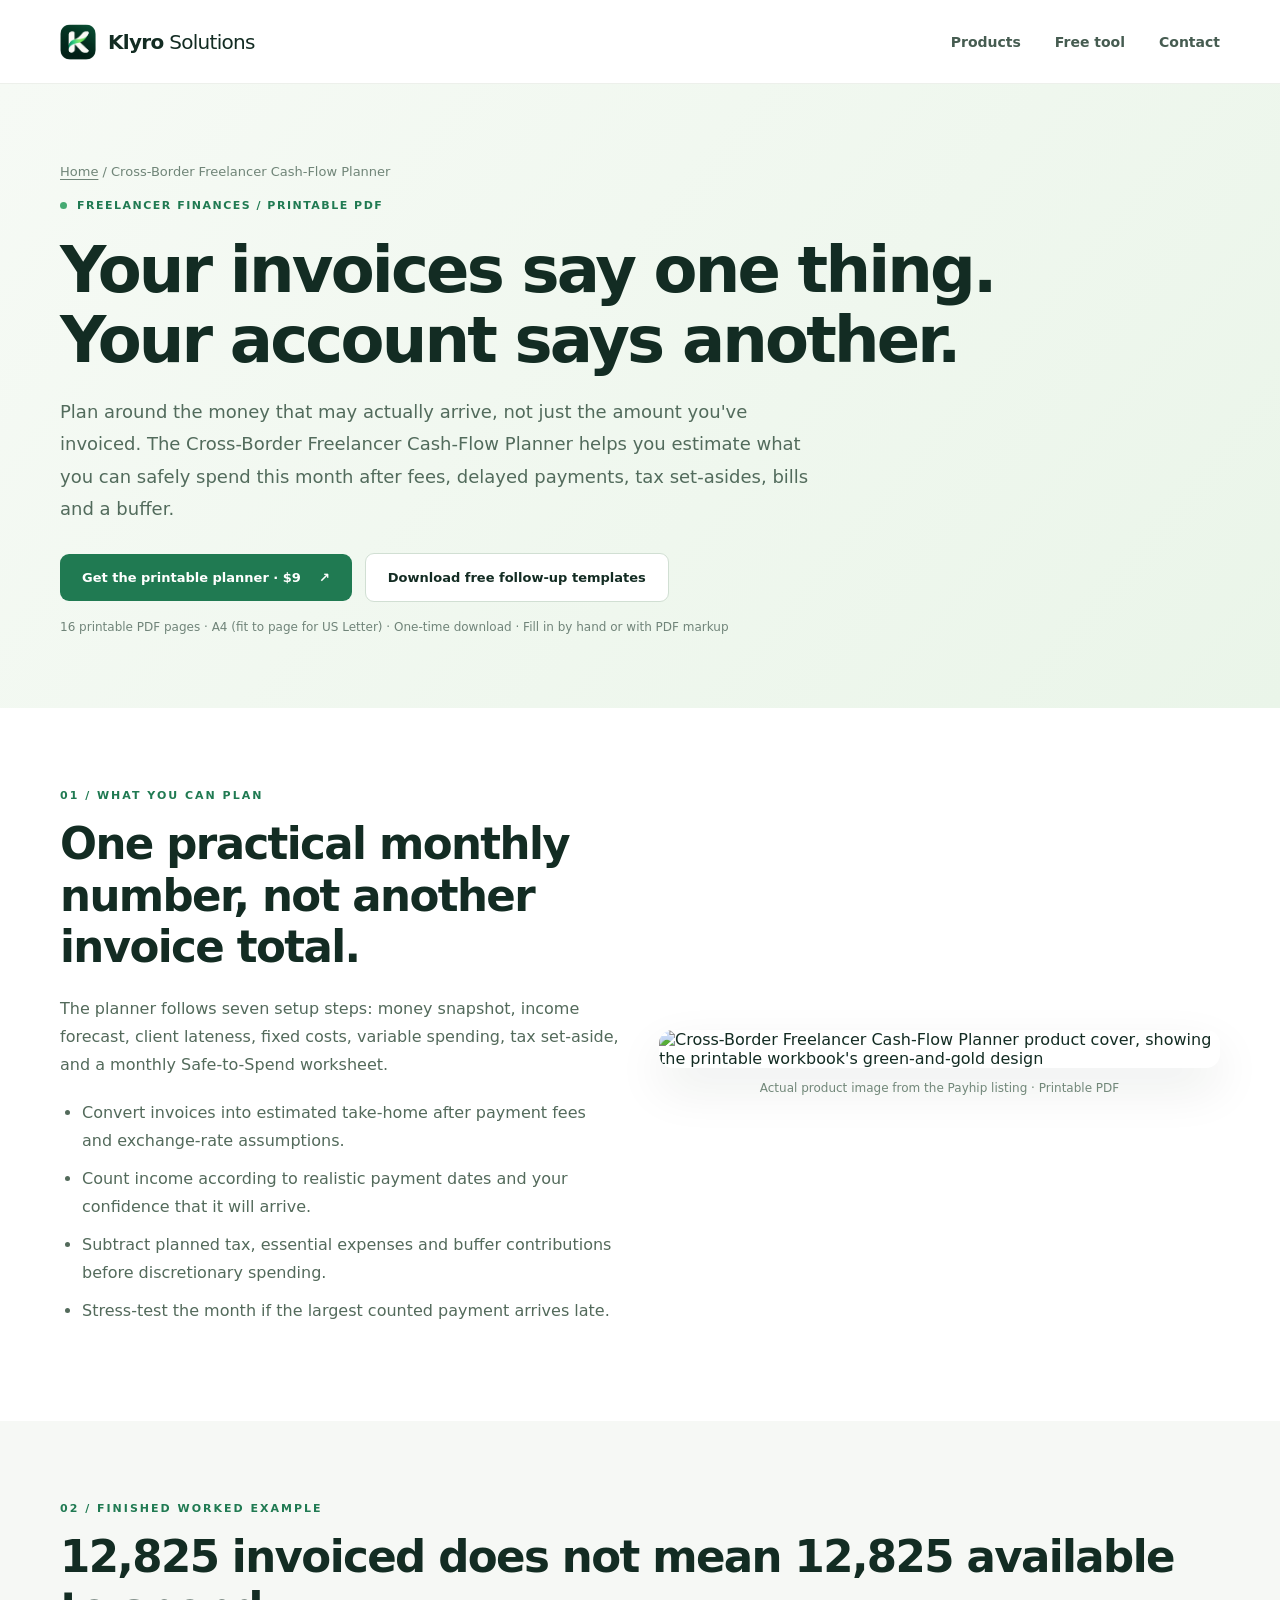
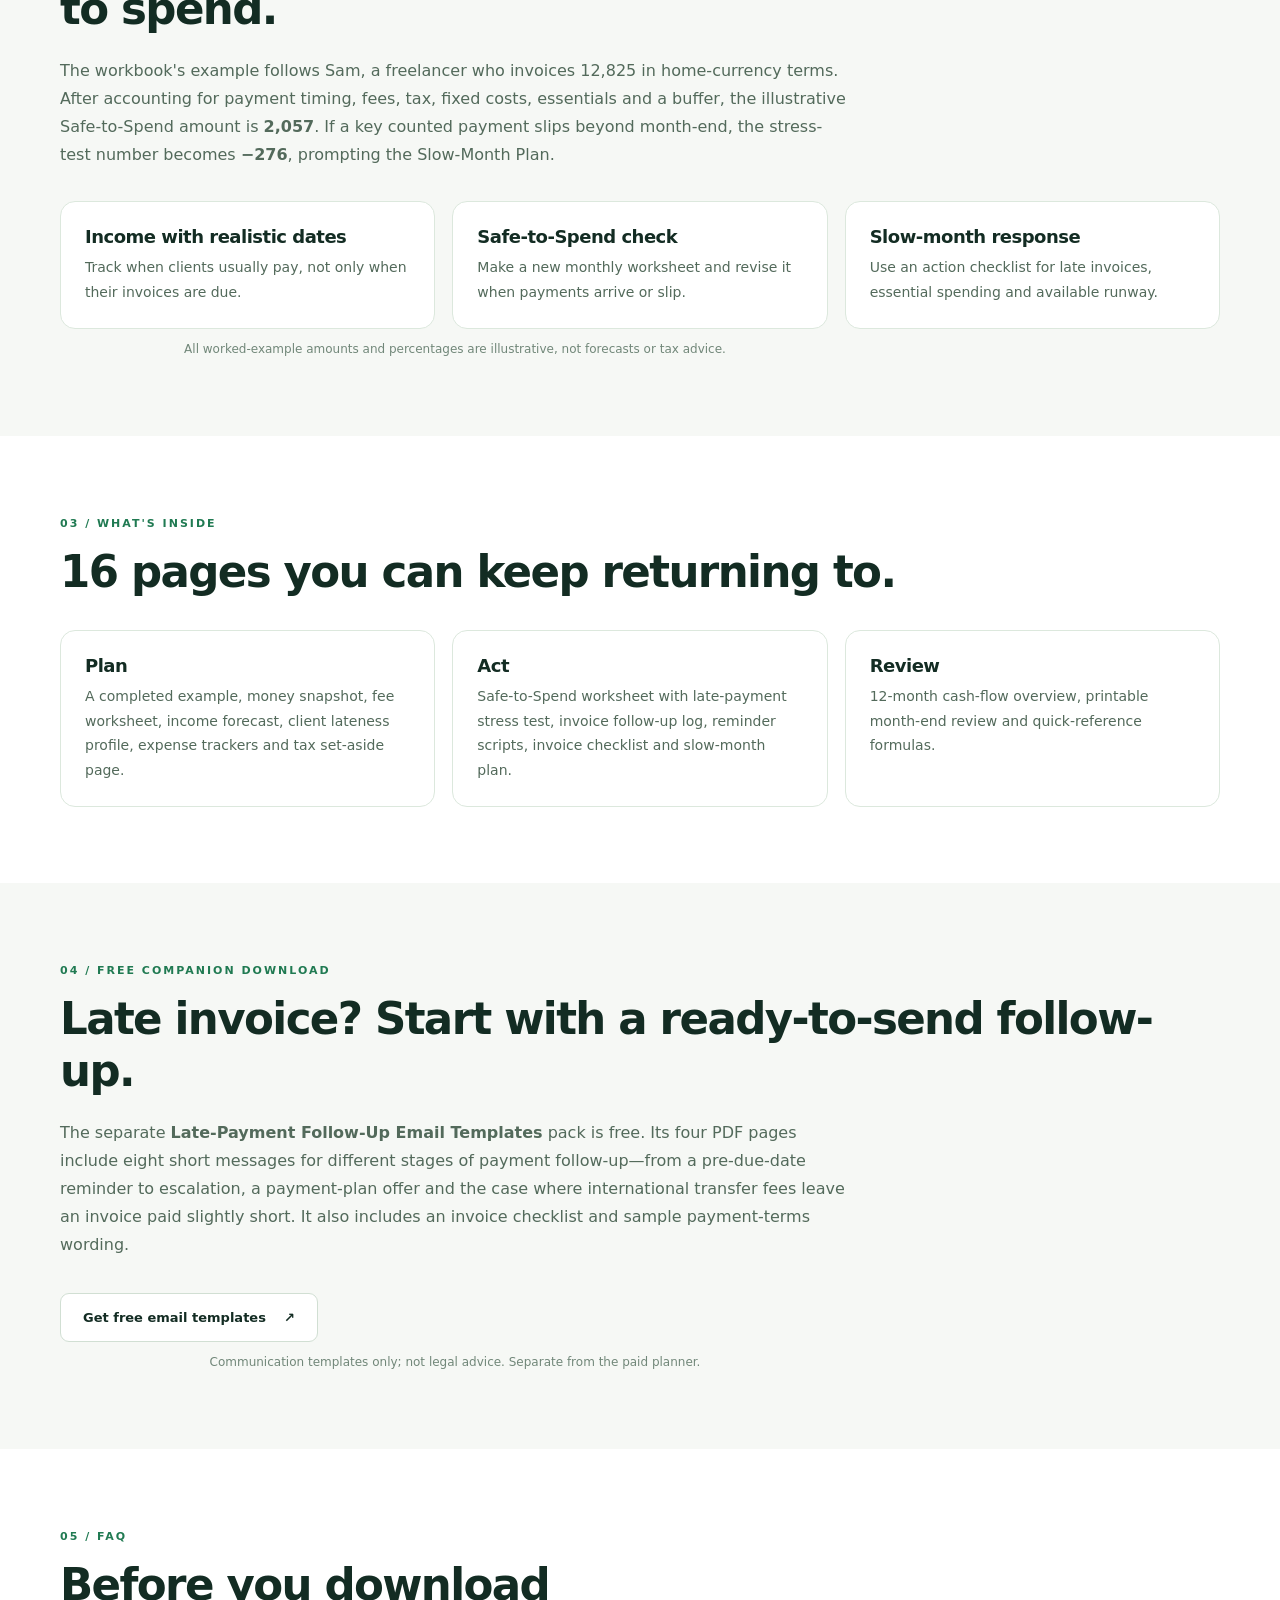
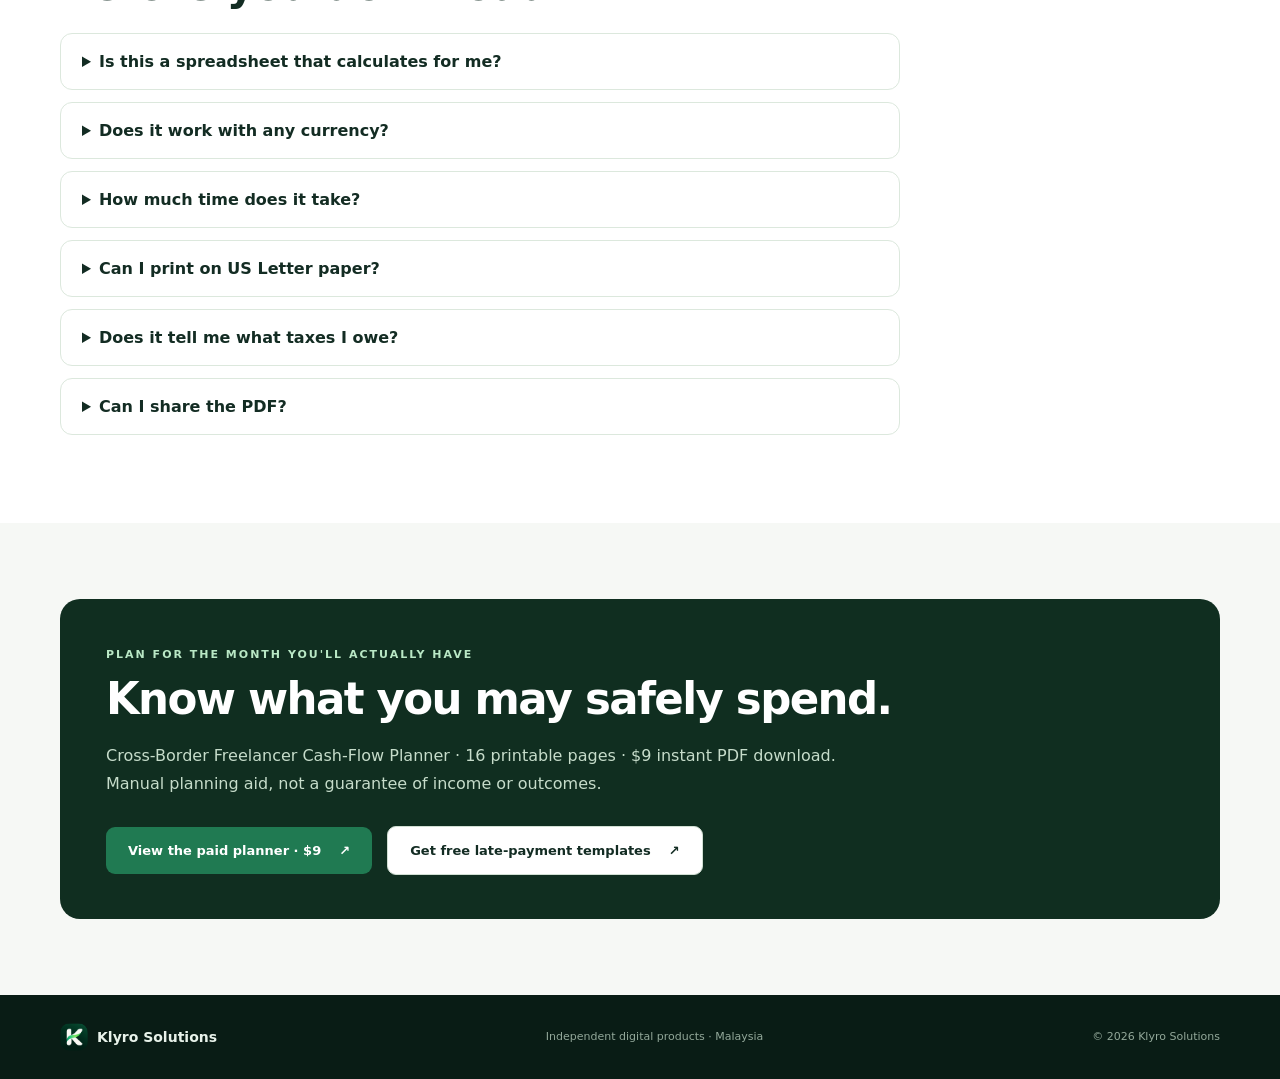
==== cash-flow-planner/index.html @ 64bffee4 "Add Cross-Border Freelancer Cash-Flow Planner details page" ====
<!doctype html>
<html lang="en">
<head>
  <meta charset="utf-8">
  <meta name="viewport" content="width=device-width, initial-scale=1">
  <meta name="theme-color" content="#0b211a">
  <title>Cross-Border Freelancer Cash-Flow Planner | Printable PDF | Klyro Solutions</title>
  <meta name="description" content="A 16-page printable cash-flow workbook for cross-border freelancers. Plan realistic pay dates, fees, tax set-asides, expenses and a monthly Safe-to-Spend amount. $9 PDF download.">
  <link rel="canonical" href="https://klyrosolutionshq.github.io/klyro-solutions/cash-flow-planner/">
  <meta property="og:type" content="website">
  <meta property="og:title" content="Cross-Border Freelancer Cash-Flow Planner | Klyro Solutions">
  <meta property="og:description" content="Your invoices say one thing. Your account says another. Plan around real payment dates and see what may be safe to spend this month with a 16-page printable workbook.">
  <meta property="og:url" content="https://klyrosolutionshq.github.io/klyro-solutions/cash-flow-planner/">
  <link rel="icon" href="../favicon.svg" type="image/svg+xml">
  <link rel="stylesheet" href="../styles.css">
</head>
<body>
  <a class="skip" href="#main">Skip to content</a>
  <header class="header"><div class="shell nav">
    <a class="brand" href="../" aria-label="Klyro Solutions home"><img src="../favicon.svg" width="36" height="36" alt=""><span>Klyro<span class="brand-muted"> Solutions</span></span></a>
    <nav aria-label="Main navigation"><a href="../#products">Products</a><a href="../free-takehome-calculator/">Free tool</a><a href="../#contact">Contact</a></nav>
  </div></header>
  <main id="main">
    <section class="subhero"><div class="shell">
      <div class="breadcrumbs"><a href="../">Home</a> / Cross-Border Freelancer Cash-Flow Planner</div>
      <span class="eyebrow"><span class="dot"></span> FREELANCER FINANCES / PRINTABLE PDF</span>
      <h1>Your invoices say one thing. Your account says another.</h1>
      <p>Plan around the money that may actually arrive, not just the amount you've invoiced. The Cross-Border Freelancer Cash-Flow Planner helps you estimate what you can safely spend this month after fees, delayed payments, tax set-asides, bills and a buffer.</p>
      <div class="actions"><a class="button primary" href="https://payhip.com/b/0MJrE" target="_blank" rel="noopener noreferrer">Get the printable planner · $9 <span aria-hidden="true">↗</span></a><a class="button secondary" href="https://payhip.com/b/2iHs9" target="_blank" rel="noopener noreferrer">Download free follow-up templates</a></div>
      <div class="micro">16 printable PDF pages · A4 (fit to page for US Letter) · One-time download · Fill in by hand or with PDF markup</div>
    </div></section>

    <section class="detail-section"><div class="shell"><div class="detail-grid">
      <div><span class="section-label">01 / WHAT YOU CAN PLAN</span><h2>One practical monthly number, not another invoice total.</h2>
        <p>The planner follows seven setup steps: money snapshot, income forecast, client lateness, fixed costs, variable spending, tax set-aside, and a monthly Safe-to-Spend worksheet.</p>
        <ul class="detail-list">
          <li>Convert invoices into estimated take-home after payment fees and exchange-rate assumptions.</li>
          <li>Count income according to realistic payment dates and your confidence that it will arrive.</li>
          <li>Subtract planned tax, essential expenses and buffer contributions before discretionary spending.</li>
          <li>Stress-test the month if the largest counted payment arrives late.</li>
        </ul>
      </div>
      <div><img class="planner-detail-cover" src="https://pe56d.s3.amazonaws.com/o_1k7ulaftv1vs5ut13fm11doql71a.png" alt="Cross-Border Freelancer Cash-Flow Planner product cover, showing the printable workbook's green-and-gold design" loading="lazy"><p class="detail-img-caption">Actual product image from the Payhip listing · Printable PDF</p></div>
    </div></div></section>

    <section class="detail-section alt"><div class="shell">
      <span class="section-label">02 / FINISHED WORKED EXAMPLE</span>
      <h2>12,825 invoiced does not mean 12,825 available to spend.</h2>
      <p>The workbook's example follows Sam, a freelancer who invoices 12,825 in home-currency terms. After accounting for payment timing, fees, tax, fixed costs, essentials and a buffer, the illustrative Safe-to-Spend amount is <strong>2,057</strong>. If a key counted payment slips beyond month-end, the stress-test number becomes <strong>−276</strong>, prompting the Slow-Month Plan.</p>
      <div class="detail-cards">
        <div class="detail-card"><h3>Income with realistic dates</h3><p>Track when clients usually pay, not only when their invoices are due.</p></div>
        <div class="detail-card"><h3>Safe-to-Spend check</h3><p>Make a new monthly worksheet and revise it when payments arrive or slip.</p></div>
        <div class="detail-card"><h3>Slow-month response</h3><p>Use an action checklist for late invoices, essential spending and available runway.</p></div>
      </div>
      <p class="detail-img-caption">All worked-example amounts and percentages are illustrative, not forecasts or tax advice.</p>
    </div></section>

    <section class="detail-section"><div class="shell"><span class="section-label">03 / WHAT'S INSIDE</span>
      <h2>16 pages you can keep returning to.</h2>
      <div class="detail-cards">
        <div class="detail-card"><h3>Plan</h3><p>A completed example, money snapshot, fee worksheet, income forecast, client lateness profile, expense trackers and tax set-aside page.</p></div>
        <div class="detail-card"><h3>Act</h3><p>Safe-to-Spend worksheet with late-payment stress test, invoice follow-up log, reminder scripts, invoice checklist and slow-month plan.</p></div>
        <div class="detail-card"><h3>Review</h3><p>12-month cash-flow overview, printable month-end review and quick-reference formulas.</p></div>
      </div>
    </div></section>

    <section class="detail-section alt"><div class="shell">
      <span class="section-label">04 / FREE COMPANION DOWNLOAD</span>
      <h2>Late invoice? Start with a ready-to-send follow-up.</h2>
      <p>The separate <strong>Late-Payment Follow-Up Email Templates</strong> pack is free. Its four PDF pages include eight short messages for different stages of payment follow-up—from a pre-due-date reminder to escalation, a payment-plan offer and the case where international transfer fees leave an invoice paid slightly short. It also includes an invoice checklist and sample payment-terms wording.</p>
      <div class="actions"><a class="button secondary" href="https://payhip.com/b/2iHs9" target="_blank" rel="noopener noreferrer">Get free email templates <span aria-hidden="true">↗</span></a></div>
      <p class="detail-img-caption">Communication templates only; not legal advice. Separate from the paid planner.</p>
    </div></section>

    <section class="detail-section"><div class="shell"><span class="section-label">05 / FAQ</span><h2>Before you download</h2>
      <details><summary>Is this a spreadsheet that calculates for me?</summary><p>No. This is a printable 16-page PDF workbook to fill in by hand, or with a tablet's PDF markup app. It does not automatically calculate or connect to bank accounts. For an Excel invoice and fee calculator, see <a class="text-link" href="../takehome-sheet/">TakeHome Sheet</a>.</p></details>
      <details><summary>Does it work with any currency?</summary><p>You record planning totals in your home currency and enter invoice currencies, exchange-rate assumptions and fees yourself. Rates in the example are illustrative.</p></details>
      <details><summary>How much time does it take?</summary><p>The workbook suggests about 30 minutes to complete the initial seven steps, weekly check-ins, and a 10-minute month-end review.</p></details>
      <details><summary>Can I print on US Letter paper?</summary><p>Yes. The pages are designed for A4; select “fit to page” when printing on US Letter.</p></details>
      <details><summary>Does it tell me what taxes I owe?</summary><p>No. You choose and verify the tax set-aside percentage using an accountant or relevant tax-authority guidance. The planner is not financial, legal, tax or accounting advice.</p></details>
      <details><summary>Can I share the PDF?</summary><p>The product is licensed for personal or single-business use, not sharing, redistribution or resale.</p></details>
    </div></section>

    <section class="detail-section alt"><div class="shell"><div class="cta-panel">
      <span class="eyebrow">PLAN FOR THE MONTH YOU'LL ACTUALLY HAVE</span>
      <h2>Know what you may safely spend.</h2>
      <p>Cross-Border Freelancer Cash-Flow Planner · 16 printable pages · $9 instant PDF download. Manual planning aid, not a guarantee of income or outcomes.</p>
      <a class="button primary" href="https://payhip.com/b/0MJrE" target="_blank" rel="noopener noreferrer">View the paid planner · $9 <span aria-hidden="true">↗</span></a>
      <a class="button secondary" href="https://payhip.com/b/2iHs9" target="_blank" rel="noopener noreferrer">Get free late-payment templates <span aria-hidden="true">↗</span></a>
    </div></div></section>
  </main>
  <footer><div class="shell footer-inner"><div class="footer-brand"><img src="../favicon.svg" width="28" height="28" alt=""> Klyro Solutions</div><span>Independent digital products · Malaysia</span><span>© 2026 Klyro Solutions</span></div></footer>
</body>
</html>
---- styles.css ----
:root{--ink:#132c23;--muted:#63756d;--green:#207a52;--lime:#c8f59b;--cream:#f7f9f5;--line:#e1e9e2;--dark:#0b211a}*{box-sizing:border-box}html{scroll-behavior:smooth}body{margin:0;color:var(--ink);background:white;font-family:Inter,ui-sans-serif,system-ui,-apple-system,BlinkMacSystemFont,"Segoe UI",sans-serif;-webkit-font-smoothing:antialiased}a{color:inherit;text-decoration:none}a:focus-visible{outline:3px solid #5bbd7f;outline-offset:4px}.shell{width:min(1160px,calc(100% - 64px));margin:auto}.skip{position:absolute;top:-100px;left:12px;background:white;padding:12px;z-index:20}.skip:focus{top:12px}.header{height:84px;border-bottom:1px solid #edf0eb;background:#fff}.nav,.brand,.nav nav,.actions,.product-actions,.footer-inner,.footer-brand{display:flex;align-items:center}.nav{height:100%;justify-content:space-between}.brand{gap:12px;font-size:20px;font-weight:800;letter-spacing:-.7px}.brand img,.footer-brand img{border-radius:10px}.brand-muted{font-weight:500}.nav nav{gap:34px;font-size:14px;color:#465c51;font-weight:600}.nav nav a:hover{color:var(--green)}.hero{background:linear-gradient(120deg,#f7faf5 0%,#f1f7ef 100%);overflow:hidden}.hero-grid{min-height:610px;display:grid;grid-template-columns:1.12fr 1fr;align-items:center;gap:35px}.hero-copy{padding:75px 0}.eyebrow,.section-label,.product-kicker{font-size:11px;letter-spacing:2px;font-weight:800;color:var(--green)}.eyebrow{display:inline-flex;align-items:center;gap:10px}.dot,.status-dot{height:7px;width:7px;border-radius:50%;background:#45aa72;display:inline-block}.hero h1{font-size:clamp(52px,6.1vw,88px);letter-spacing:-5px;line-height:1.06;margin:27px 0 26px;font-weight:800}.hero h1 em{font-style:normal;color:var(--green)}.lead{max-width:545px;font-size:18px;line-height:1.85;color:#54695d;margin:0}.actions{gap:13px;margin-top:34px;flex-wrap:wrap}.button{display:inline-flex;align-items:center;justify-content:center;gap:18px;padding:16px 22px;border-radius:9px;font-size:13px;font-weight:750;transition:transform .2s,background .2s}.button:hover{transform:translateY(-2px)}.primary{background:var(--green);color:#fff}.primary:hover{background:#125e3c}.secondary{border:1px solid #d1dfd3;background:white}.micro{margin-top:44px;color:#708479;font-size:12px}.micro-mark{color:#4d9d70;font-size:18px;margin-right:7px}.hero-art{position:relative;height:450px;min-width:0;display:grid;place-items:center}.art-grid{position:absolute;inset:20px;background-image:linear-gradient(#d9e9d8 1px,transparent 1px),linear-gradient(90deg,#d9e9d8 1px,transparent 1px);background-size:34px 34px;mask-image:radial-gradient(ellipse,black,transparent 75%)}.art-orbit{position:absolute;border:1px solid #a4d4b3;border-radius:50%;width:355px;height:355px}.orbit-two{width:270px;height:270px}.art-logo{width:165px;height:165px;border-radius:35px;display:grid;place-items:center;background:#fff;box-shadow:0 35px 90px #28784b27;transform:rotate(-8deg);z-index:2}.art-logo img{width:125px;height:125px}.art-card{position:absolute;z-index:3;display:flex;gap:12px;align-items:center;background:white;border:1px solid #e5eee5;padding:14px 19px;border-radius:13px;box-shadow:0 18px 50px #2e6e4420}.art-card strong,.art-card small{display:block}.art-card strong{font-size:12px}.art-card small{color:#82938a;font-size:10px;margin-top:5px}.art-card-top{top:42px;right:0}.art-card-bottom{bottom:50px;left:0}.card-icon{display:grid;place-items:center;background:#e0f7e8;color:#1f8d50;border-radius:50%;width:34px;height:34px;font-weight:800}.card-icon.square{border-radius:8px}.section{padding:115px 0}.about-grid{display:grid;grid-template-columns:1fr 1fr;gap:100px}.section h2{font-size:clamp(34px,4vw,53px);letter-spacing:-2.4px;line-height:1.14;margin:21px 0 0}.about-text{padding-top:22px;color:#5d7065;font-size:16px;line-height:1.95}.about-text p{margin:0 0 18px}.products{background:#f6f8f5}.section-top{display:flex;justify-content:space-between;align-items:end;margin-bottom:42px}.section-top p{font-size:13px;color:#829086}.product-card{background:white;border:1px solid #e3ebe4;border-radius:20px;overflow:hidden;display:grid;grid-template-columns:1fr .95fr}.product-copy{padding:55px 55px 60px}.product-kicker{letter-spacing:1.6px;font-size:10px}.kicker-divider{padding:0 10px;color:#a0b4a4}.product-copy h3{font-size:clamp(43px,4.5vw,64px);line-height:1.04;letter-spacing:-3px;margin:25px 0}.period{color:#2c9c63}.product-copy>p{color:#607367;line-height:1.8;font-size:15px;max-width:470px}.features{padding:0;list-style:none;margin:28px 0}.features li{position:relative;padding:0 0 12px 27px;font-size:13px;font-weight:600}.features li:before{content:'✓';position:absolute;left:0;color:#2e9b60}.product-copy .disclaimer{font-size:12px;color:#7c8a80;line-height:1.65;border-left:2px solid #dbe8db;padding-left:13px}.product-actions{gap:25px;flex-wrap:wrap;margin-top:28px}.price{font-size:23px;font-weight:800}.price small{display:block;font-size:11px;color:#819187;font-weight:500}.product-visual{min-height:560px;background:radial-gradient(circle at 60% 30%,#428b61,#17482f 65%,#0b2c1e);display:grid;place-items:center;padding:40px}.preview{background:#fff;width:100%;max-width:405px;border-radius:12px;overflow:hidden;box-shadow:0 35px 70px #001c134a;transform:rotate(-3deg)}.preview-top{background:#102a1e;padding:15px;display:flex;justify-content:space-between;align-items:center;color:#c5dfcd;font-size:9px;letter-spacing:1px}.window-dots{display:flex;gap:5px}.window-dots i{width:7px;height:7px;border-radius:50%;background:#739a80}.preview-inner{padding:27px}.preview-heading{display:flex;justify-content:space-between;align-items:center;font-size:20px;font-weight:800;margin-bottom:22px}.preview-pill{font-size:9px;color:#318052;background:#e8f5ec;padding:7px 10px;border-radius:30px}.preview-row{display:flex;gap:12px;align-items:center;border-top:1px solid #edf2ed;padding:16px 0}.check{width:24px;height:24px;border-radius:6px;display:grid;place-items:center;font-size:12px;font-weight:800}.good{background:#e2f5e8;color:#269553}.warn{background:#fff1d9;color:#b37a18}.bar{height:7px;border-radius:9px;background:#dbe5dc}.long{width:38%}.medium{width:29%}.short{width:23%}.tiny-tag{margin-left:auto;background:#eef7f0;color:#41825a;border-radius:5px;padding:6px;font-size:9px;white-space:nowrap}.tiny-tag.warning{background:#fff4e0;color:#ac7928}.preview-bottom{border-top:1px solid #edf2ed;display:flex;justify-content:space-between;padding-top:18px;font-size:9px;color:#889a8d}.preview-bottom span:last-child{color:#287e51;font-weight:800}.contact{background:var(--dark);color:white}.contact-grid{display:grid;grid-template-columns:1fr 1fr;align-items:end;gap:30px}.light-label{color:#a3e8b8}.contact h2{font-size:clamp(38px,4.6vw,65px)}.contact p{color:#aac0b1;line-height:1.8;max-width:450px}.contact-link{font-size:clamp(16px,2vw,25px);font-weight:700;border-bottom:1px solid #4b6857;padding-bottom:17px;display:flex;justify-content:space-between;gap:12px;overflow-wrap:anywhere}.contact-link:hover{color:var(--lime)}footer{background:#091c15;color:#93a89a;padding:28px 0}.footer-inner{justify-content:space-between;gap:15px;font-size:11px}.footer-brand{gap:9px;color:#e8f2ea;font-size:14px;font-weight:700}@media(max-width:850px){.hero-grid,.about-grid,.contact-grid{grid-template-columns:1fr}.hero-grid{gap:0}.hero-copy{padding:75px 0 15px}.hero-art{height:370px}.about-grid{gap:20px}.product-card{grid-template-columns:1fr}.product-visual{min-height:430px}.contact-link{max-width:500px}.footer-inner{flex-wrap:wrap}.hero h1{letter-spacing:-3px}}@media(max-width:580px){.shell{width:min(100% - 36px,1160px)}.header{height:72px}.brand{font-size:16px}.nav nav{gap:13px;font-size:12px}.nav nav a:first-child{display:none}.hero h1{font-size:51px;letter-spacing:-2.8px}.lead{font-size:16px}.hero-art{height:315px}.art-orbit{width:260px;height:260px}.orbit-two{width:200px;height:200px}.art-logo{width:120px;height:120px;border-radius:26px}.art-logo img{width:90px;height:90px}.art-card{padding:9px}.art-card-top{top:12px}.art-card-bottom{bottom:18px}.art-card small{font-size:9px}.section{padding:78px 0}.section h2{letter-spacing:-1.6px}.section-top p{display:none}.product-copy{padding:34px 25px}.product-visual{padding:20px;min-height:350px}.preview-inner{padding:20px}.footer-inner{align-items:flex-start;flex-direction:column}.contact-link{font-size:16px}}@media(prefers-reduced-motion:reduce){html{scroll-behavior:auto}.button{transition:none}}

/* TakeHome Sheet product card */
.product-extra{margin-top:22px;display:flex;align-items:center;justify-content:space-between;gap:35px;padding:38px 44px;background:#fff;border:1px solid #e3ebe4;border-radius:20px}
.extra-product-copy{max-width:680px}.extra-product-copy h3{font-size:clamp(27px,3vw,38px);letter-spacing:-1.5px;line-height:1.2;margin:17px 0 12px}.extra-product-copy p{font-size:14px;color:#607367;line-height:1.75;margin:0}.extra-product-action{flex-shrink:0}
@media(max-width:850px){.product-extra{align-items:flex-start;flex-direction:column;gap:25px}}
@media(max-width:580px){.product-extra{padding:30px 25px}.extra-product-copy h3{font-size:28px}.extra-product-action,.extra-product-action .button{width:100%}}

.extra-product-subtitle{font-size:15px!important;font-weight:750;color:#294c39!important;line-height:1.5!important;margin:0 0 12px!important}
.extra-features{list-style:none;margin:18px 0;padding:0;display:grid;gap:9px}
.extra-features li{font-size:13px;color:#425c4d;line-height:1.55;padding-left:24px;position:relative}
.extra-features li:before{content:'✓';position:absolute;left:0;color:#2e9b60;font-weight:800}
.extra-product-copy .extra-disclaimer{font-size:11px;color:#78897e;line-height:1.65;margin-top:15px}
.extra-product-action{display:flex;flex-direction:column;align-items:flex-start;gap:12px}
.extra-price{font-size:23px;font-weight:800;line-height:1.1}
.extra-price small{display:block;font-size:11px;color:#819187;font-weight:500;margin-top:3px}
@media(max-width:580px){.extra-product-action{width:100%}}

/* TakeHome Sheet: balanced two-column product presentation with an actual workbook preview. */
.product-extra{display:grid;grid-template-columns:1fr .95fr;align-items:stretch;gap:0;padding:0;overflow:hidden}
.extra-product-copy{max-width:none;padding:48px 48px 52px}
.extra-product-action{margin-top:24px;flex-direction:row;align-items:center;flex-wrap:wrap;gap:24px}
.takehome-product-visual{background:radial-gradient(circle at 55% 25%,#316a4c,#0e3024 70%);display:flex;flex-direction:column;justify-content:center;align-items:center;gap:14px;padding:30px;min-width:0;min-height:510px}
.takehome-product-visual img{display:block;width:100%;height:auto;max-width:650px;border-radius:12px;box-shadow:0 25px 60px rgba(0,22,12,.25)}
.takehome-product-visual p{color:#c9e4d3;font-size:11px;letter-spacing:.2px;text-align:center;margin:0}
@media(max-width:850px){.product-extra{grid-template-columns:1fr}.extra-product-copy{padding:40px 34px}.takehome-product-visual{min-height:360px;padding:28px}}
@media(max-width:580px){.extra-product-copy{padding:32px 25px}.extra-product-action{flex-direction:column;align-items:flex-start;gap:12px}.takehome-product-visual{min-height:240px;padding:20px}.takehome-product-visual p{font-size:10px}}

/* Product-page additions (November 2026). Original homepage design retained. */
.actual-preview{width:100%;max-width:600px;margin:0}.actual-preview img{width:100%;height:auto;display:block;border-radius:12px;box-shadow:0 22px 58px #001c134a}.actual-preview figcaption{color:#d6eddb;text-align:center;font-size:11px;margin-top:13px;line-height:1.5}
.product-more{margin:18px 0 0!important;font-size:13px!important;line-height:1.6!important}.product-more a,.below-product-note a,.text-link{color:var(--green);font-weight:700;text-decoration:underline;text-underline-offset:4px}.product-more a:hover,.below-product-note a:hover,.text-link:hover{color:#135e3b}
.below-product-note{text-align:right;color:#65796c;font-size:13px;margin:18px 5px 0}.free-download{margin-top:22px;padding:19px 20px;background:#eff7f0;border:1px solid #d6e8d9;border-radius:13px}.free-download strong{font-size:14px;color:var(--ink)}.free-download p{font-size:13px;line-height:1.65;margin:6px 0 15px;color:#506d59}.free-download .button{padding:12px 16px}.free-download .text-link{font-size:12px;display:block;margin-top:14px}
.subhero{background:linear-gradient(130deg,#f6faf5 0%,#eaf5e9 100%);padding:80px 0 74px}.subhero h1{font-size:clamp(39px,5vw,66px);letter-spacing:-2.8px;line-height:1.1;margin:22px 0 20px;max-width:950px}.subhero p{font-size:18px;line-height:1.8;color:#526b5c;max-width:760px}.subhero .eyebrow{letter-spacing:1.5px}.subhero .actions{margin-top:28px}.subhero .micro{margin-top:18px}.subhero strong{color:var(--ink)}
.detail-section{padding:76px 0}.detail-section.alt{background:#f6f8f5}.detail-section h2{font-size:clamp(30px,3.4vw,44px);line-height:1.18;letter-spacing:-1.6px;margin:16px 0 22px}.detail-section p,.detail-section li{line-height:1.75;color:#536a5b}.detail-section p{max-width:790px}.detail-section h3{font-size:22px;letter-spacing:-.5px;margin:20px 0 10px}.detail-grid{display:grid;grid-template-columns:1fr 1fr;gap:38px;align-items:center}.detail-grid>div{min-width:0}.detail-grid img{width:100%;height:auto;display:block;border-radius:14px;box-shadow:0 20px 50px #0b211a15}.detail-img-caption{font-size:12px!important;text-align:center;margin:10px 0 0;color:#718779!important}.detail-cards{display:grid;grid-template-columns:repeat(3,1fr);gap:17px;margin-top:32px}.detail-card{padding:24px;border:1px solid #dce8dd;border-radius:15px;background:white}.detail-card h3{font-size:18px;margin:0 0 8px}.detail-card p{font-size:14px;margin:0}.detail-list{padding-left:22px;margin:20px 0}.detail-list li{margin:0 0 10px}.detail-section details{background:#fff;border:1px solid #dce8dd;border-radius:12px;padding:18px 21px;margin:12px 0;max-width:840px}.detail-section summary{font-weight:750;cursor:pointer}.detail-section details p{font-size:14px;margin:10px 0 0}.cta-panel{background:#102e20;color:#fff;border-radius:20px;padding:44px 46px}.cta-panel h2{color:white;margin:12px 0}.cta-panel p{color:#c6dcca}.cta-panel .secondary{color:var(--ink)}.cta-panel .button{margin:12px 10px 0 0}.overline{font-size:11px;font-weight:800;letter-spacing:1.6px;text-transform:uppercase;color:#29875b}.article-copy{max-width:795px;margin:auto}.article-copy p,.article-copy li{font-size:16px}.article-copy h2{margin-top:45px}.article-copy a:not(.button){text-decoration:underline;text-underline-offset:3px;color:#177e4d}.code-sample{white-space:pre-wrap;overflow-wrap:anywhere;background:#eaf2eb;border:1px solid #dce8dd;color:#274e36;padding:18px 20px;border-radius:10px;line-height:1.8;font-size:13px}.notice{border-left:3px solid #54ab79;background:#f1f8f2;padding:16px 20px;margin:24px 0}.notice p{margin:0;font-size:14px}.article-copy .section-label{display:block;margin:20px 0}.breadcrumbs{font-size:13px;color:#708578;margin-bottom:15px}.breadcrumbs a{text-decoration:underline;text-underline-offset:3px}.detail-table{border-collapse:collapse;width:100%;margin:25px 0;font-size:14px}.detail-table th,.detail-table td{text-align:left;border-bottom:1px solid #dce8dd;padding:12px 14px 12px 0;vertical-align:top;line-height:1.6}.detail-table th{color:#244b34}.cta-panel .eyebrow{color:#b9e8c5}
@media(max-width:850px){.detail-grid,.detail-cards{grid-template-columns:1fr}.subhero{padding:60px 0}.detail-section{padding:58px 0}.cta-panel{padding:30px}.detail-grid{gap:24px}}
@media(max-width:580px){.subhero h1{font-size:41px;letter-spacing:-1.8px}.subhero p{font-size:16px}.below-product-note{text-align:left}.free-download .button{width:100%}.cta-panel .button{width:100%;margin:10px 0 0}}
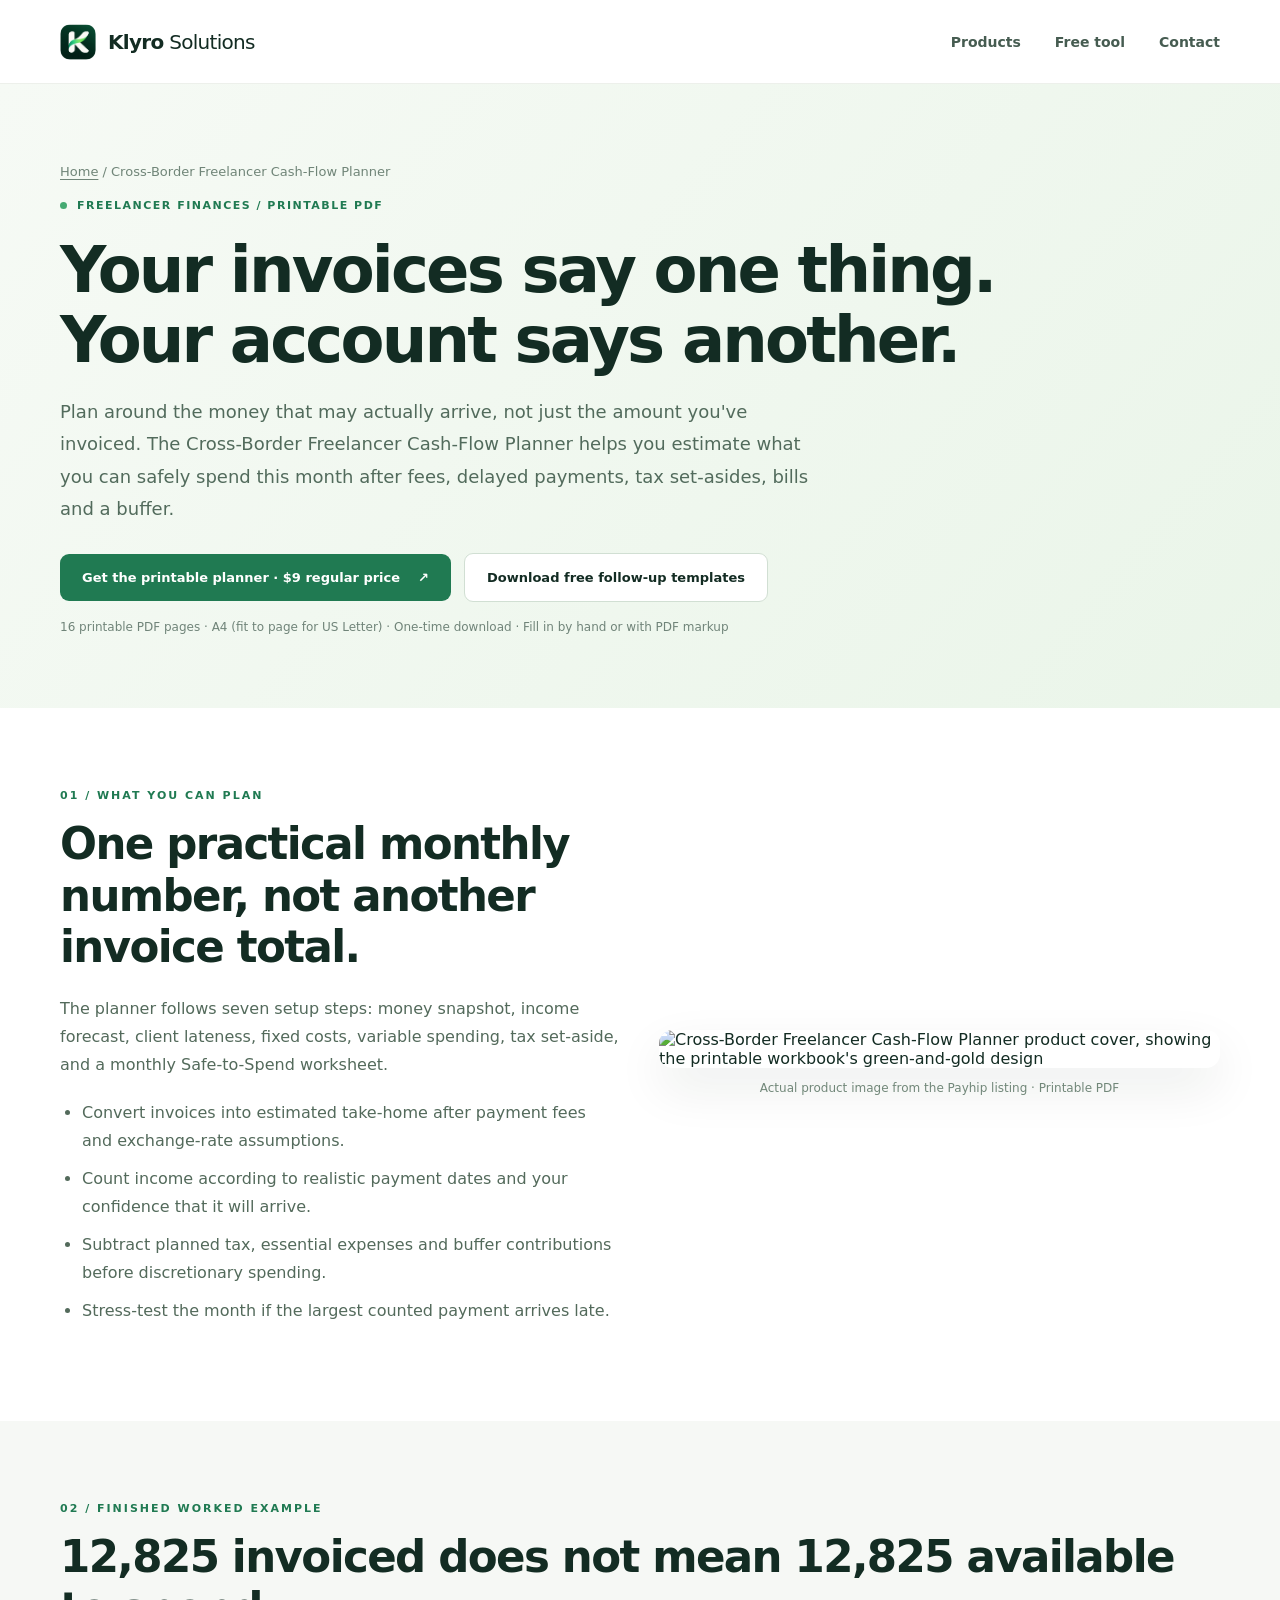
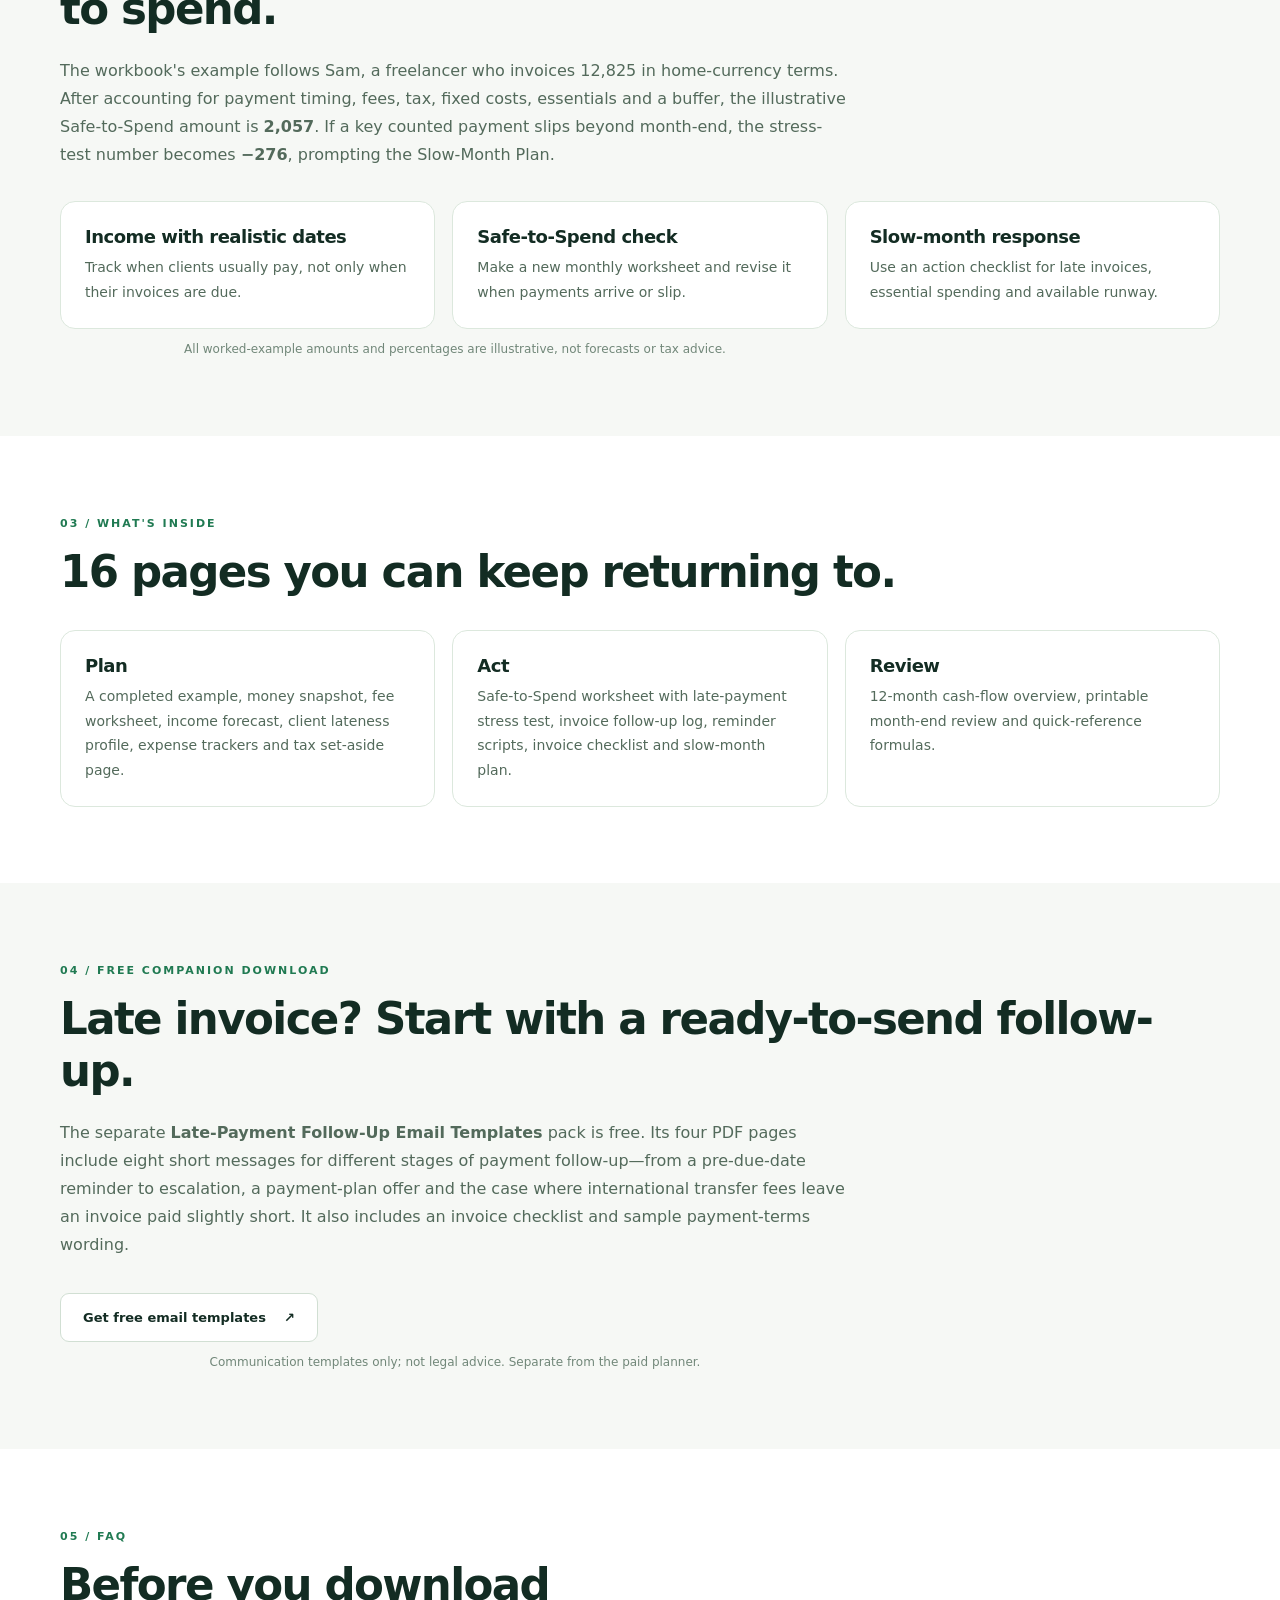
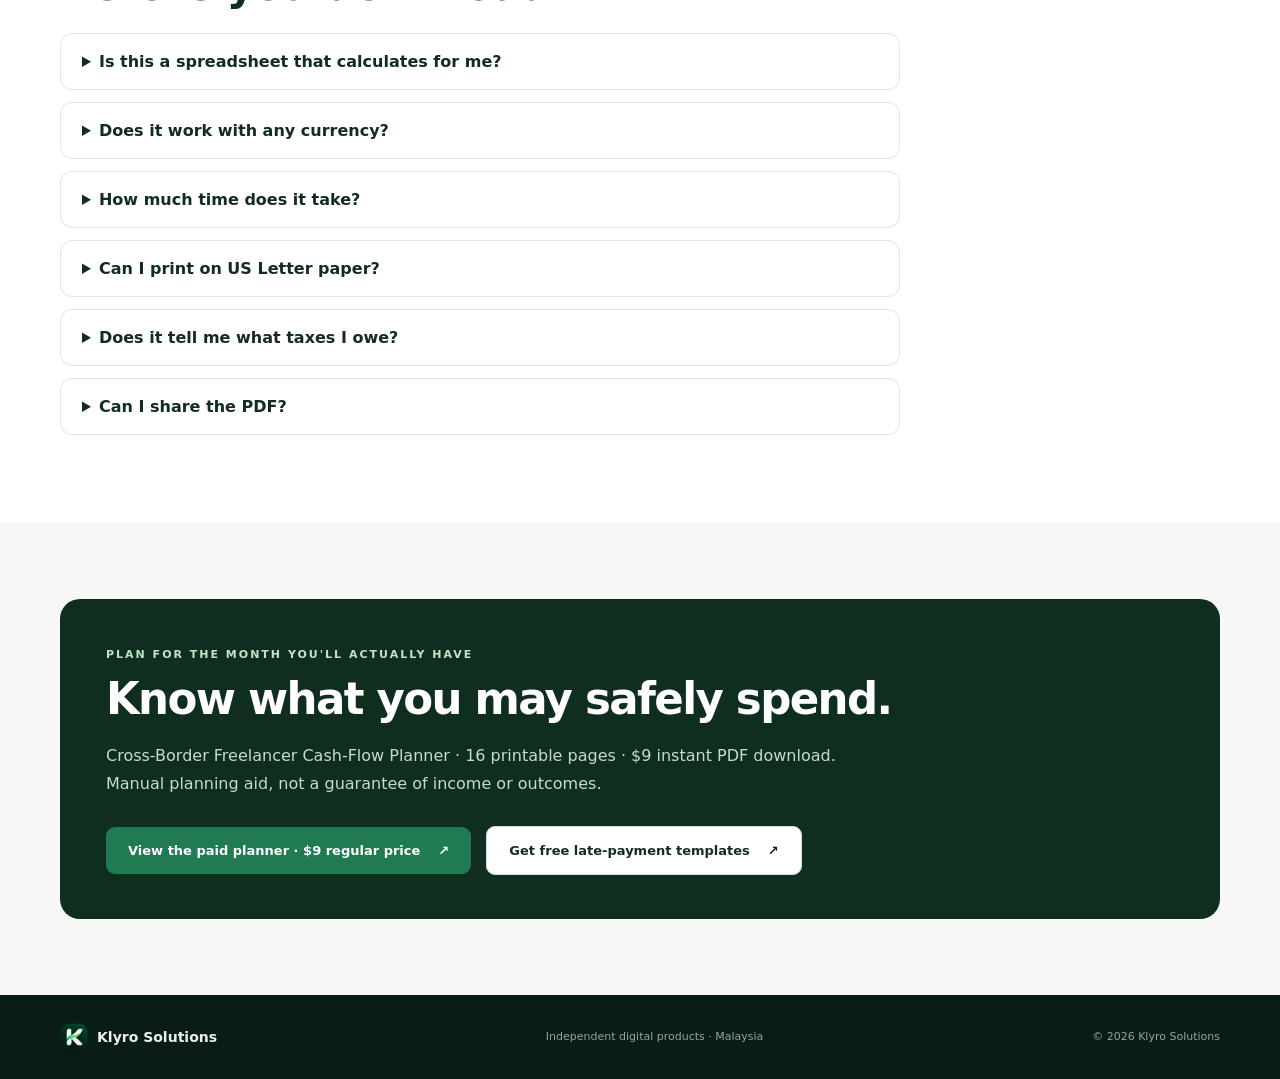
==== commit 8f592424: "Advertise verified Black Friday Payhip offer with expiry" ====
--- a/cash-flow-planner/index.html
+++ b/cash-flow-planner/index.html
@@ -1,6 +1,14 @@
 <!doctype html>
 <html lang="en">
 <head>
+  <!-- Google Analytics 4 -->
+  <script async src="https://www.googletagmanager.com/gtag/js?id=G-FP4FYXFVL7"></script>
+  <script>
+    window.dataLayer = window.dataLayer || [];
+    function gtag(){dataLayer.push(arguments);}
+    gtag('js', new Date());
+    gtag('config', 'G-FP4FYXFVL7');
+  </script>
   <meta charset="utf-8">
   <meta name="viewport" content="width=device-width, initial-scale=1">
   <meta name="theme-color" content="#0b211a">
@@ -20,13 +28,13 @@
     <a class="brand" href="../" aria-label="Klyro Solutions home"><img src="../favicon.svg" width="36" height="36" alt=""><span>Klyro<span class="brand-muted"> Solutions</span></span></a>
     <nav aria-label="Main navigation"><a href="../#products">Products</a><a href="../free-takehome-calculator/">Free tool</a><a href="../#contact">Contact</a></nav>
   </div></header>
-  <main id="main">
+  <main id="main"><aside id="klyro-bf-2026" hidden style="background:#173d31;color:#fff;padding:16px 20px;text-align:center;line-height:1.5"><strong>Black Friday / Cyber Monday 2026</strong><br>Cash-Flow Planner: $4.50 (normally $9) — 50% off on Payhip<br><a href="https://payhip.com/b/0MJrE" style="color:#fff;text-decoration:underline;font-weight:700">Shop the sale on Payhip &rarr;</a><br><small>Limited-time offer. Final price and availability confirmed at checkout.</small></aside><script>(function(){if(Date.now()<Date.parse('2026-12-01T00:00:00+08:00'))document.getElementById('klyro-bf-2026').hidden=false;})();</script>
     <section class="subhero"><div class="shell">
       <div class="breadcrumbs"><a href="../">Home</a> / Cross-Border Freelancer Cash-Flow Planner</div>
       <span class="eyebrow"><span class="dot"></span> FREELANCER FINANCES / PRINTABLE PDF</span>
       <h1>Your invoices say one thing. Your account says another.</h1>
       <p>Plan around the money that may actually arrive, not just the amount you've invoiced. The Cross-Border Freelancer Cash-Flow Planner helps you estimate what you can safely spend this month after fees, delayed payments, tax set-asides, bills and a buffer.</p>
-      <div class="actions"><a class="button primary" href="https://payhip.com/b/0MJrE" target="_blank" rel="noopener noreferrer">Get the printable planner · $9 <span aria-hidden="true">↗</span></a><a class="button secondary" href="https://payhip.com/b/2iHs9" target="_blank" rel="noopener noreferrer">Download free follow-up templates</a></div>
+      <div class="actions"><a class="button primary" href="https://payhip.com/b/0MJrE" target="_blank" rel="noopener noreferrer">Get the printable planner · $9 regular price <span aria-hidden="true">↗</span></a><a class="button secondary" href="https://payhip.com/b/2iHs9" target="_blank" rel="noopener noreferrer">Download free follow-up templates</a></div>
       <div class="micro">16 printable PDF pages · A4 (fit to page for US Letter) · One-time download · Fill in by hand or with PDF markup</div>
     </div></section>
 
@@ -85,7 +93,7 @@
       <span class="eyebrow">PLAN FOR THE MONTH YOU'LL ACTUALLY HAVE</span>
       <h2>Know what you may safely spend.</h2>
       <p>Cross-Border Freelancer Cash-Flow Planner · 16 printable pages · $9 instant PDF download. Manual planning aid, not a guarantee of income or outcomes.</p>
-      <a class="button primary" href="https://payhip.com/b/0MJrE" target="_blank" rel="noopener noreferrer">View the paid planner · $9 <span aria-hidden="true">↗</span></a>
+      <a class="button primary" href="https://payhip.com/b/0MJrE" target="_blank" rel="noopener noreferrer">View the paid planner · $9 regular price <span aria-hidden="true">↗</span></a>
       <a class="button secondary" href="https://payhip.com/b/2iHs9" target="_blank" rel="noopener noreferrer">Get free late-payment templates <span aria-hidden="true">↗</span></a>
     </div></div></section>
   </main>
